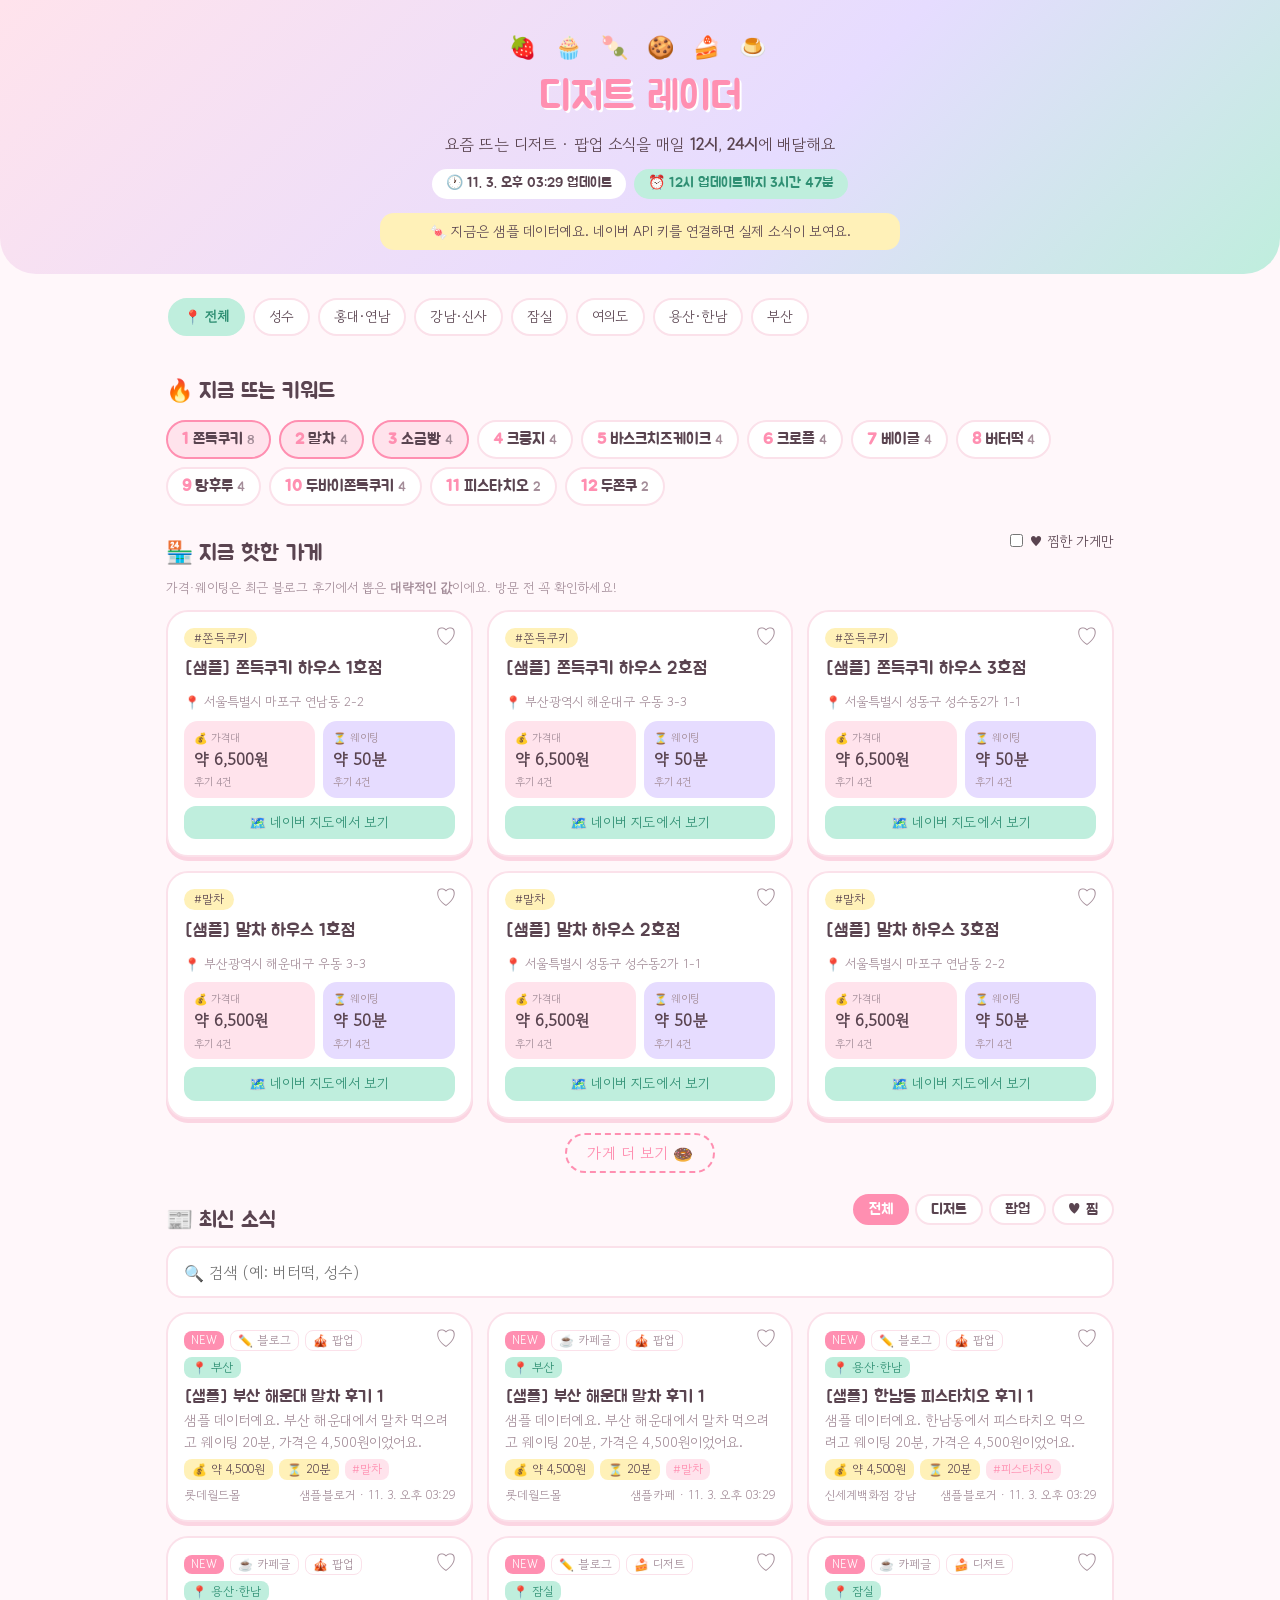
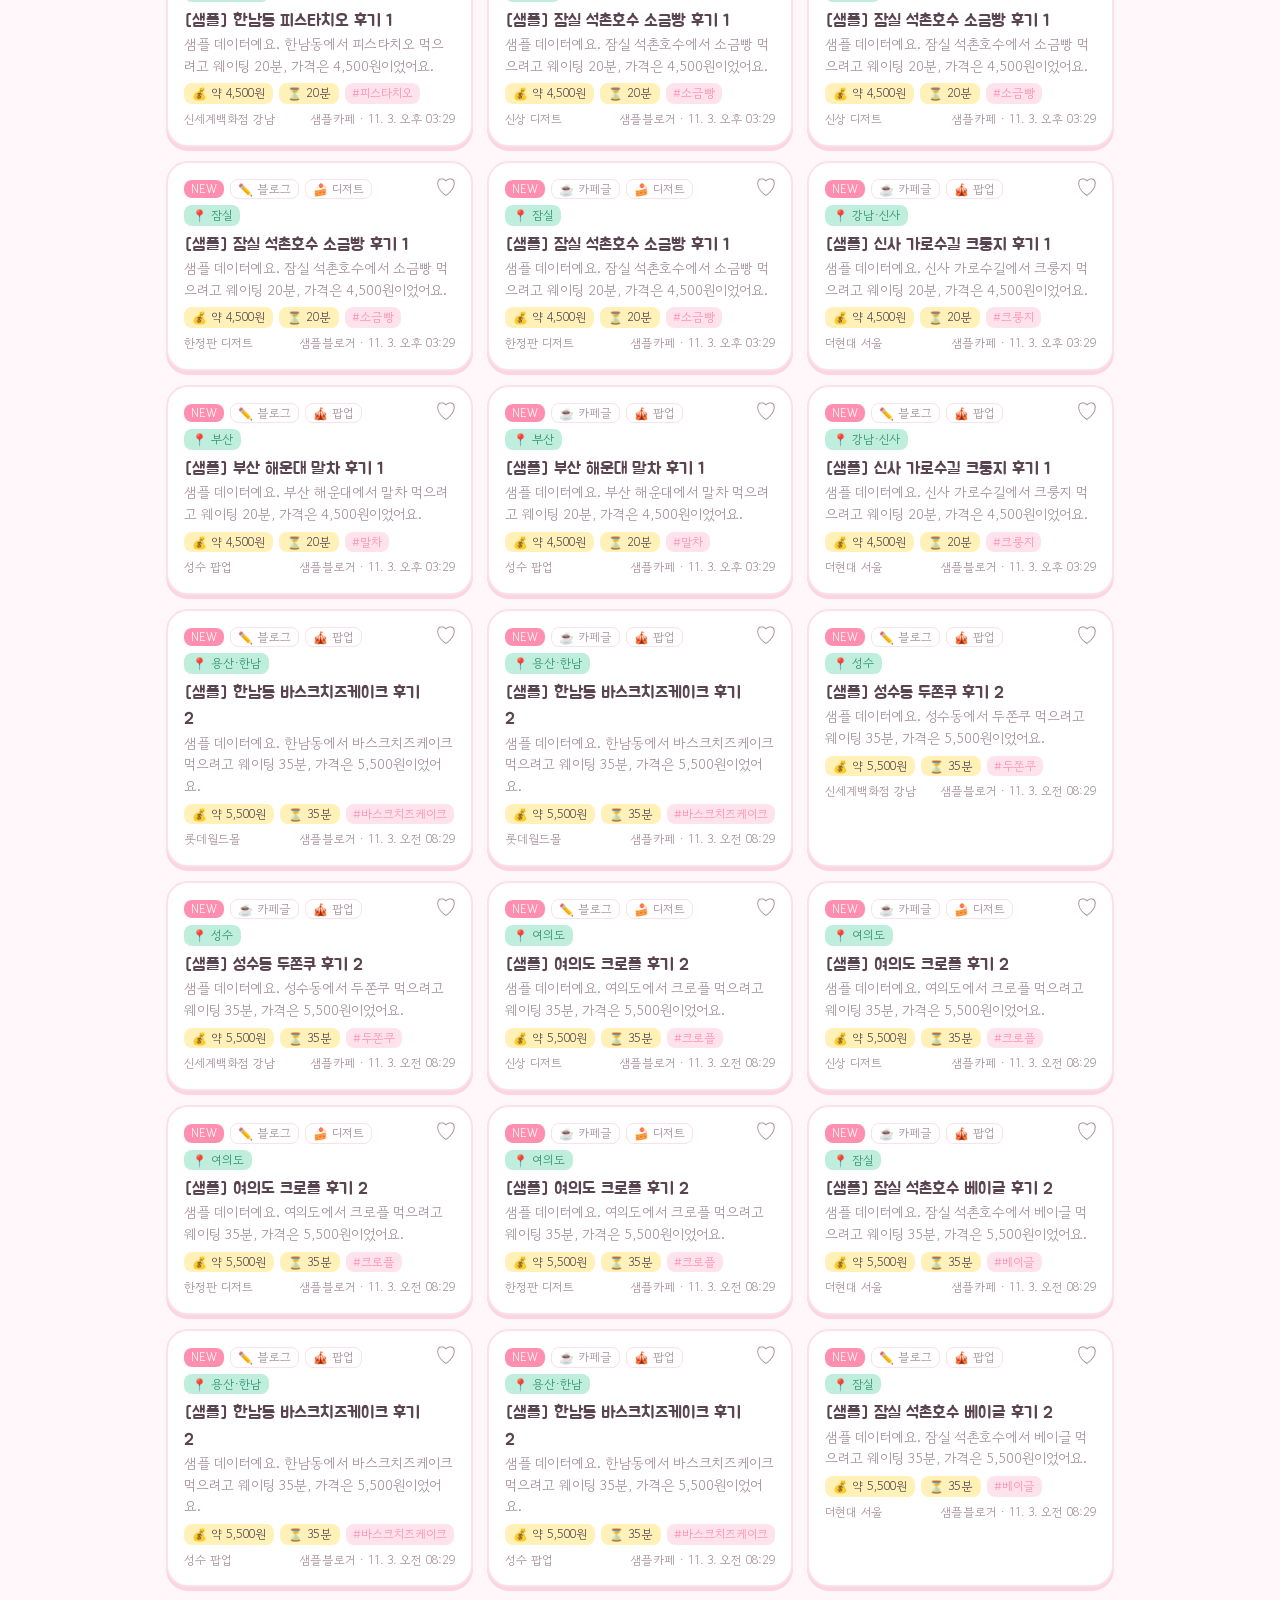
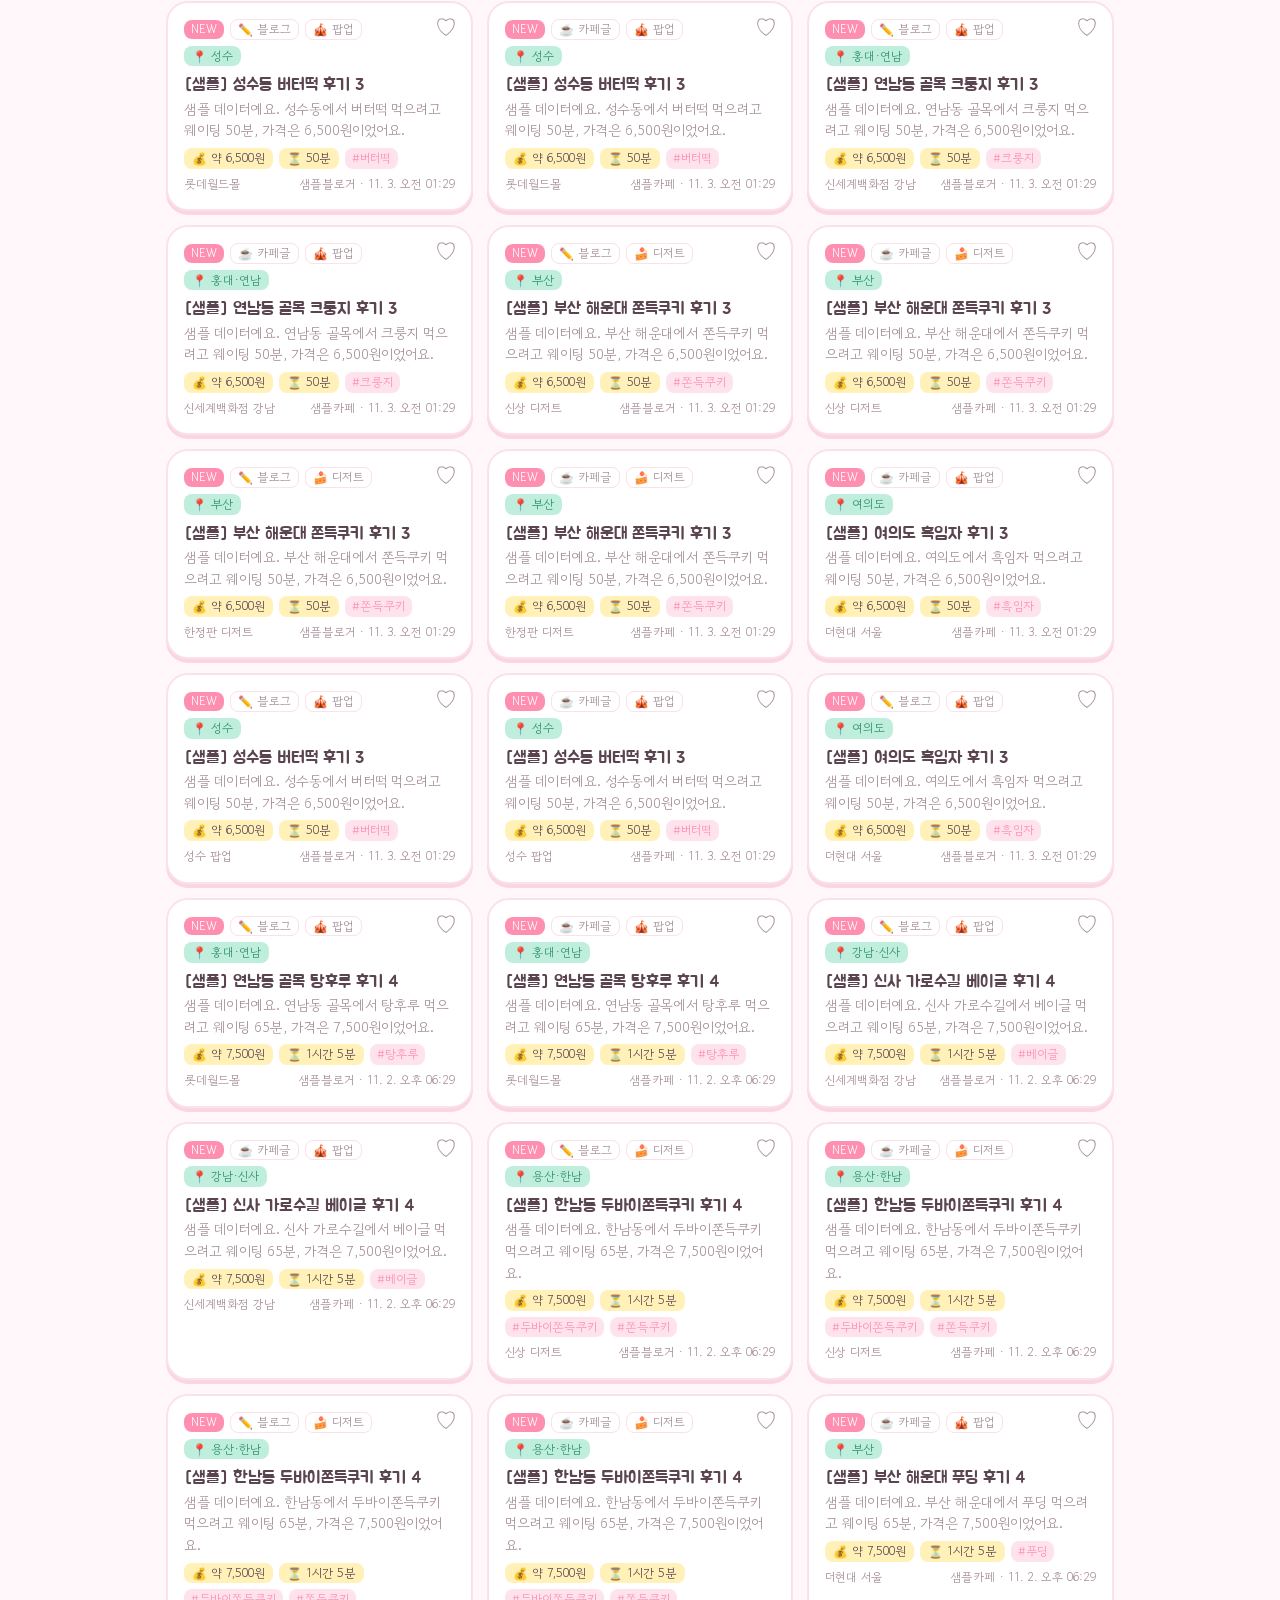
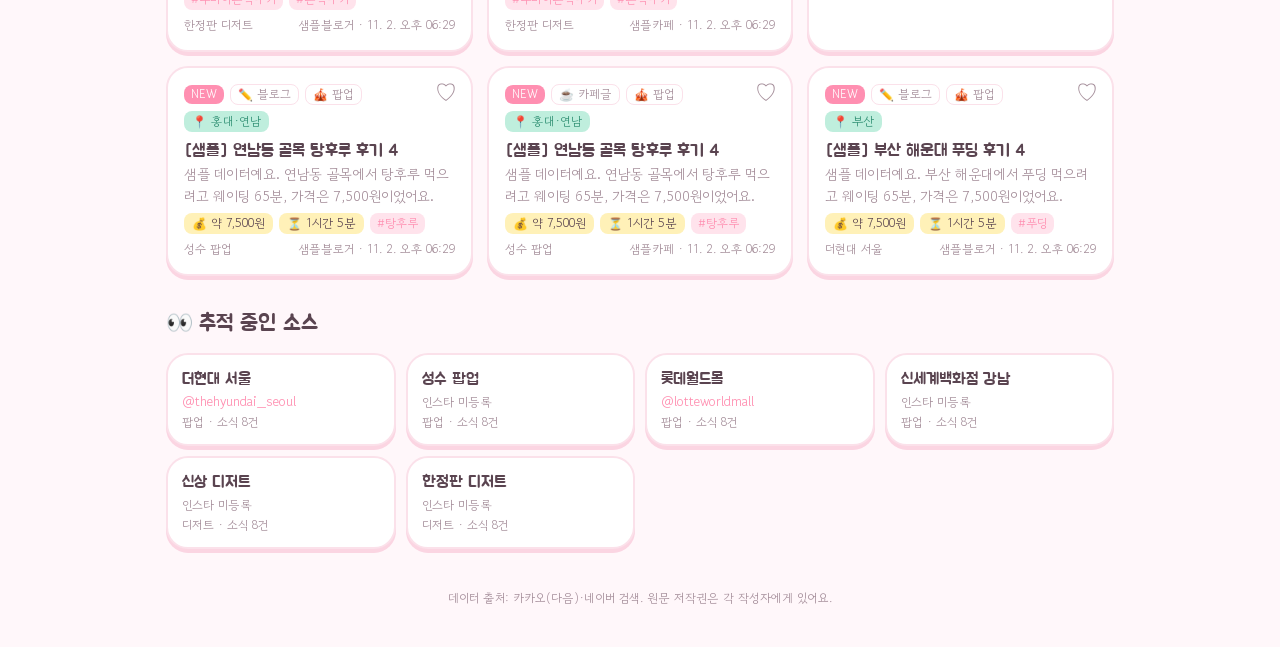
==== public/index.html @ 7c1477d7 "Add files via upload" ====
<!doctype html>
<html lang="ko">
<head>
  <meta charset="utf-8" />
  <meta name="viewport" content="width=device-width, initial-scale=1" />
  <title>디저트 레이더</title>
  <meta name="description" content="요즘 뜨는 디저트와 팝업스토어 소식을 하루 두 번(12시·24시) 모아 보여줍니다." />
  <link rel="preconnect" href="https://fonts.googleapis.com" />
  <link rel="preconnect" href="https://fonts.gstatic.com" crossorigin />
  <link href="https://fonts.googleapis.com/css2?family=Jua&family=Gowun+Dodum&display=swap" rel="stylesheet" />
  <link rel="stylesheet" href="style.css" />
</head>
<body>
  <header class="top">
    <div class="wrap">
      <div class="sprinkles" aria-hidden="true">🍓 🧁 🍡 🍪 🍰 🍮</div>
      <h1>디저트 레이더</h1>
      <p class="sub">요즘 뜨는 디저트 · 팝업 소식을 매일 <b>12시</b>, <b>24시</b>에 배달해요</p>
      <div class="meta">
        <span class="pill" id="updated">불러오는 중…</span>
        <span class="pill mint" id="next"></span>
      </div>
      <div id="mockNotice" class="notice" hidden>🍬 지금은 샘플 데이터예요. 네이버 API 키를 연결하면 실제 소식이 보여요.</div>
    </div>
  </header>

  <main class="wrap">
    <nav class="regions" id="regions" aria-label="지역 필터"></nav>

    <section>
      <h2><span class="emo">🔥</span>지금 뜨는 키워드</h2>
      <ol id="trends" class="trends"></ol>
    </section>

    <section>
      <div class="secHead">
        <h2><span class="emo">🏪</span>지금 핫한 가게</h2>
        <label class="toggle"><input type="checkbox" id="storeFav" /> ♥ 찜한 가게만</label>
      </div>
      <p class="hint">가격·웨이팅은 최근 블로그 후기에서 뽑은 <b>대략적인 값</b>이에요. 방문 전 꼭 확인하세요!</p>
      <div id="stores" class="stores"></div>
      <button id="storesMore" class="more" hidden>가게 더 보기 🍩</button>
      <p id="storesEmpty" class="empty" hidden>이 지역엔 아직 가게 정보가 없어요 🥲</p>
    </section>

    <section>
      <div class="secHead">
        <h2><span class="emo">📰</span>최신 소식</h2>
        <div class="tabs" role="tablist">
          <button data-f="all" class="on">전체</button>
          <button data-f="dessert">디저트</button>
          <button data-f="popup">팝업</button>
          <button data-f="fav">♥ 찜</button>
        </div>
      </div>
      <input id="q" class="search" type="search" placeholder="🔍 검색 (예: 버터떡, 성수)" />
      <div id="feed" class="feed"></div>
      <p id="empty" class="empty" hidden>조건에 맞는 소식이 없어요 🥲</p>
    </section>

    <section>
      <h2><span class="emo">👀</span>추적 중인 소스</h2>
      <div id="accounts" class="accounts"></div>
    </section>
  </main>

  <footer class="wrap foot">
    데이터 출처: 카카오(다음)·네이버 검색. 원문 저작권은 각 작성자에게 있어요.
  </footer>
  <script src="app.js"></script>
</body>
</html>
---- public/style.css ----
/* 🎨 색을 바꾸고 싶으면 여기 변수만 고치면 돼요 */
:root {
  --bg: #fff7fa;          /* 배경: 연딸기우유 */
  --card: #ffffff;
  --ink: #5a4450;         /* 글자 */
  --muted: #a48d99;
  --line: #fbe1ea;
  --pink: #ff8fb1;        /* 메인 포인트 */
  --pink-soft: #ffe3ec;
  --mint: #bfeedd;
  --mint-ink: #2f8f73;
  --butter: #fff1b8;
  --lav: #e6dcff;
  --up: #ff6b8b; --down: #6b9bff;
  --shadow: 0 4px 0 #fbd5e2;
  --radius: 22px;
}
@media (prefers-color-scheme: dark) {
  :root {
    --bg: #2a2128; --card: #352a33; --ink: #fbeaf1; --muted: #c3a9b6; --line: #4a3a45;
    --pink: #ff9fbe; --pink-soft: #4a2f3d; --mint: #2f5a4d; --mint-ink: #aef0d8;
    --butter: #5a4d2a; --lav: #3f3656; --shadow: 0 4px 0 #1e171c;
  }
}
* { box-sizing: border-box; }
body { margin: 0; background: var(--bg); color: var(--ink); line-height: 1.55;
  font-family: "Gowun Dodum", "Apple SD Gothic Neo", "Malgun Gothic", sans-serif; }
h1, h2, .tabs button, .pill, .store .name, .item .title, .trends li { font-family: "Jua", "Gowun Dodum", sans-serif; font-weight: 400; }
.wrap { max-width: 980px; margin: 0 auto; padding: 0 16px; }

/* 헤더 */
.top { background: linear-gradient(135deg, var(--pink-soft), var(--lav) 60%, var(--mint));
  padding: 28px 0 24px; border-radius: 0 0 36px 36px; margin-bottom: 20px; text-align: center; }
.sprinkles { font-size: 22px; letter-spacing: 6px; }
h1 { margin: 4px 0 0; font-size: 40px; color: var(--pink); text-shadow: 2px 2px 0 #fff; }
.sub { margin: 4px 0 12px; }
.meta { display: flex; gap: 8px; justify-content: center; flex-wrap: wrap; }
.pill { background: var(--card); border-radius: 999px; padding: 4px 14px; font-size: 14px; }
.pill.mint { background: var(--mint); color: var(--mint-ink); }
.notice { margin: 14px auto 0; max-width: 520px; padding: 8px 14px; border-radius: 14px;
  background: var(--butter); font-size: 14px; }

h2 { font-size: 22px; margin: 30px 0 12px; }
.emo { margin-right: 6px; }
.secHead { display: flex; align-items: center; justify-content: space-between; gap: 10px; flex-wrap: wrap; }
.secHead h2 { margin-bottom: 8px; }
.hint { margin: 0 0 12px; font-size: 13px; color: var(--muted); }

/* 지역 칩 */
.regions { display: flex; gap: 8px; overflow-x: auto; padding: 4px 2px 8px; scrollbar-width: none; }
.regions button { flex: none; border: 2px solid var(--line); background: var(--card); color: var(--ink);
  border-radius: 999px; padding: 6px 14px; font: inherit; font-size: 14px; cursor: pointer; }
.regions button.on { background: var(--mint); border-color: var(--mint); color: var(--mint-ink); font-weight: 700; }

/* 키워드 */
.trends { list-style: none; padding: 0; margin: 0; display: flex; flex-wrap: wrap; gap: 8px; }
.trends li { background: var(--card); border: 2px solid var(--line); border-radius: 999px;
  padding: 5px 14px; cursor: pointer; transition: transform .15s; }
.trends li:hover { transform: translateY(-2px) rotate(-2deg); }
.trends li:nth-child(-n+3) { background: var(--pink-soft); border-color: var(--pink); }
.trends li b { color: var(--pink); margin-right: 4px; }
.trends .cnt { color: var(--muted); font-size: 13px; margin-left: 4px; }
.trends .up { color: var(--up); font-size: 12px; margin-left: 2px; }
.trends .down { color: var(--down); font-size: 12px; margin-left: 2px; }

/* 카드 공통 */
.card { background: var(--card); border: 2px solid var(--line); border-radius: var(--radius);
  box-shadow: var(--shadow); position: relative; }
.heart { position: absolute; top: 10px; right: 10px; border: 0; background: transparent; cursor: pointer;
  font-size: 22px; line-height: 1; color: var(--muted); padding: 4px; transition: transform .15s; }
.heart.on { color: var(--pink); transform: scale(1.15); }
.heart:active { transform: scale(.8); }

/* 가게 카드 */
.stores { display: grid; grid-template-columns: repeat(auto-fill, minmax(230px, 1fr)); gap: 14px; }
.store { padding: 16px; display: flex; flex-direction: column; gap: 8px; }
.store .kw { align-self: flex-start; background: var(--butter); border-radius: 999px; padding: 1px 10px; font-size: 12px; }
.store .name { font-size: 18px; padding-right: 30px; }
.store .addr { font-size: 13px; color: var(--muted); }
.stats { display: grid; grid-template-columns: 1fr 1fr; gap: 8px; }
.stat { background: var(--pink-soft); border-radius: 14px; padding: 6px 10px; font-size: 13px; }
.stat.wait { background: var(--lav); }
.stat b { display: block; font-size: 16px; }
.stat small { color: var(--muted); }
.map { text-align: center; text-decoration: none; background: var(--mint); color: var(--mint-ink);
  border-radius: 12px; padding: 6px; font-size: 14px; }

/* 소식 */
.tabs { display: flex; gap: 6px; flex-wrap: wrap; }
.tabs button { border: 2px solid var(--line); background: var(--card); color: var(--ink);
  padding: 4px 14px; border-radius: 999px; cursor: pointer; font-size: 15px; }
.tabs button.on { background: var(--pink); color: #fff; border-color: var(--pink); }
.search { width: 100%; padding: 12px 16px; border-radius: 16px; border: 2px solid var(--line);
  background: var(--card); color: var(--ink); font: inherit; margin-bottom: 14px; outline-color: var(--pink); }
.feed { display: grid; grid-template-columns: repeat(auto-fill, minmax(280px, 1fr)); gap: 14px; }
.item { padding: 16px; display: flex; flex-direction: column; gap: 6px; }
.item a { color: inherit; text-decoration: none; }
.item .title { font-size: 17px; padding-right: 30px; }
.item a:hover .title { color: var(--pink); }
.item .desc { font-size: 14px; color: var(--muted); display: -webkit-box; -webkit-line-clamp: 3;
  -webkit-box-orient: vertical; overflow: hidden; }
.row { font-size: 12px; color: var(--muted); display: flex; gap: 6px; flex-wrap: wrap; align-items: center; }
.tag { background: var(--pink-soft); color: var(--pink); border-radius: 8px; padding: 1px 7px; }
.badge { border: 1px solid var(--line); border-radius: 8px; padding: 0 7px; }
.badge.region { background: var(--mint); color: var(--mint-ink); border-color: transparent; }
.badge.info { background: var(--butter); border-color: transparent; color: var(--ink); }
.new { background: var(--pink); color: #fff; border-radius: 8px; padding: 0 7px; }

.toggle { font-size: 14px; cursor: pointer; }
.toggle input { accent-color: var(--pink); }

/* 소스 */
.accounts { display: grid; grid-template-columns: repeat(auto-fill, minmax(200px, 1fr)); gap: 10px; }
.acc { padding: 12px 14px; font-size: 14px; }
.acc .name { font-family: "Jua", sans-serif; font-size: 16px; }
.acc a { color: var(--pink); text-decoration: none; }
.small { color: var(--muted); font-size: 12px; }

.empty { color: var(--muted); text-align: center; padding: 24px; }
.foot { color: var(--muted); font-size: 12px; padding: 40px 16px; text-align: center; }
.item > .row:first-of-type { padding-right: 34px; }
.more { display: block; margin: 14px auto 0; border: 2px dashed var(--pink); background: transparent; color: var(--pink);
  border-radius: 999px; padding: 6px 20px; font: inherit; cursor: pointer; }
.item .thumb { width: 100%; aspect-ratio: 4/3; object-fit: cover; border-radius: 16px; margin-bottom: 6px; background: var(--pink-soft); }
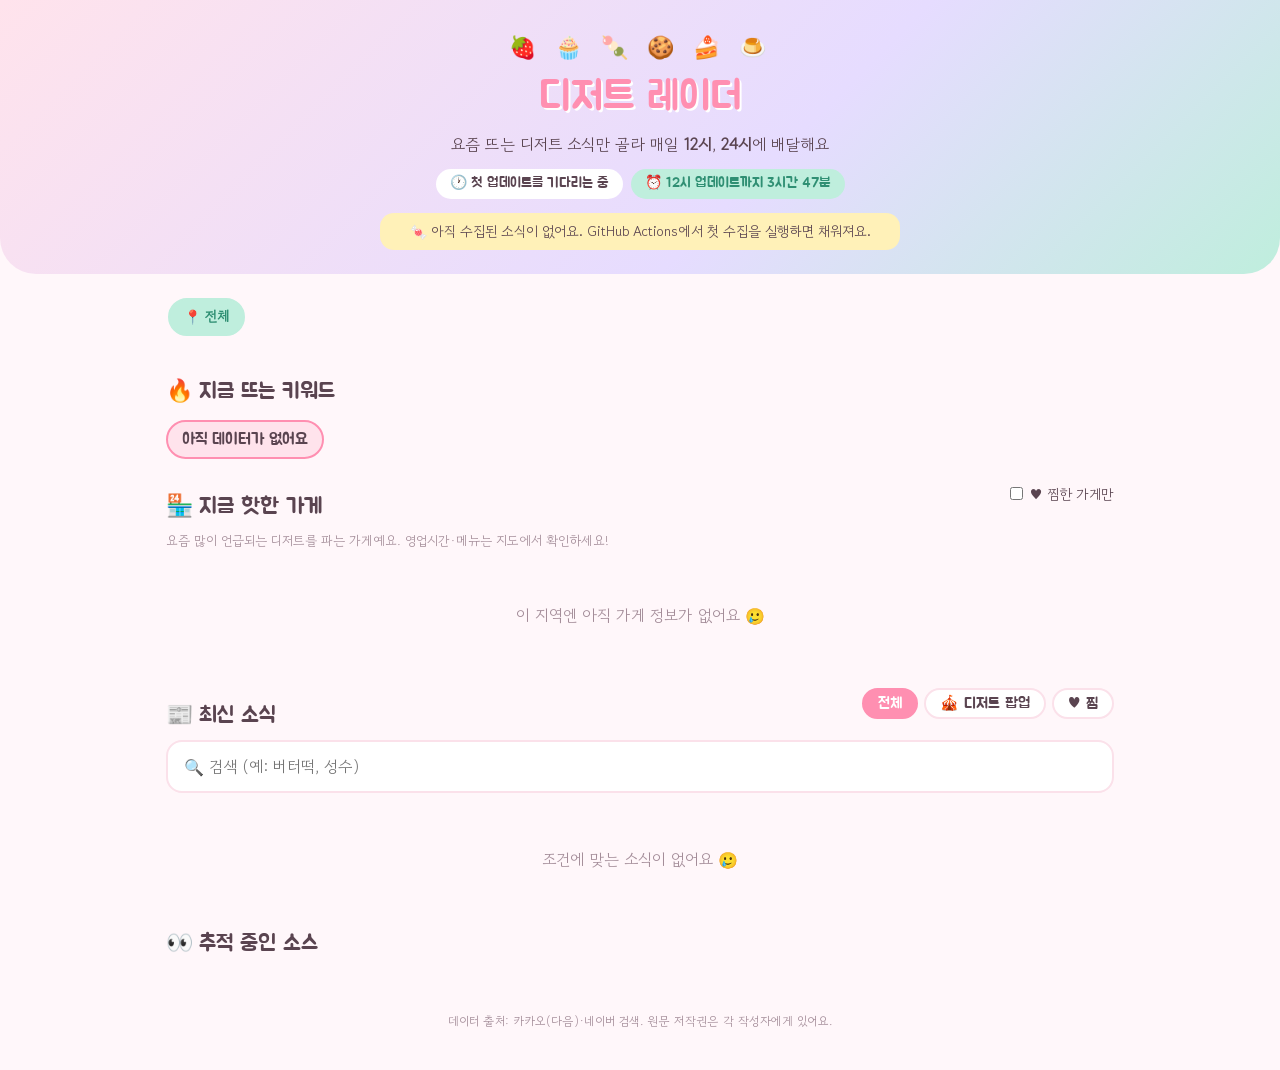
==== commit 045c0bcd: "Add files via upload" ====
--- a/public/index.html
+++ b/public/index.html
@@ -4,7 +4,7 @@
   <meta charset="utf-8" />
   <meta name="viewport" content="width=device-width, initial-scale=1" />
   <title>디저트 레이더</title>
-  <meta name="description" content="요즘 뜨는 디저트와 팝업스토어 소식을 하루 두 번(12시·24시) 모아 보여줍니다." />
+  <meta name="description" content="요즘 뜨는 디저트 소식과 핫한 디저트 가게를 하루 두 번(12시·24시) 모아 보여줍니다." />
   <link rel="preconnect" href="https://fonts.googleapis.com" />
   <link rel="preconnect" href="https://fonts.gstatic.com" crossorigin />
   <link href="https://fonts.googleapis.com/css2?family=Jua&family=Gowun+Dodum&display=swap" rel="stylesheet" />
@@ -15,12 +15,12 @@
     <div class="wrap">
       <div class="sprinkles" aria-hidden="true">🍓 🧁 🍡 🍪 🍰 🍮</div>
       <h1>디저트 레이더</h1>
-      <p class="sub">요즘 뜨는 디저트 · 팝업 소식을 매일 <b>12시</b>, <b>24시</b>에 배달해요</p>
+      <p class="sub">요즘 뜨는 디저트 소식만 골라 매일 <b>12시</b>, <b>24시</b>에 배달해요</p>
       <div class="meta">
         <span class="pill" id="updated">불러오는 중…</span>
         <span class="pill mint" id="next"></span>
       </div>
-      <div id="mockNotice" class="notice" hidden>🍬 지금은 샘플 데이터예요. 네이버 API 키를 연결하면 실제 소식이 보여요.</div>
+      <div id="waitingNotice" class="notice" hidden>🍬 아직 수집된 소식이 없어요. GitHub Actions에서 첫 수집을 실행하면 채워져요.</div>
     </div>
   </header>
 
@@ -37,7 +37,7 @@
         <h2><span class="emo">🏪</span>지금 핫한 가게</h2>
         <label class="toggle"><input type="checkbox" id="storeFav" /> ♥ 찜한 가게만</label>
       </div>
-      <p class="hint">가격·웨이팅은 최근 블로그 후기에서 뽑은 <b>대략적인 값</b>이에요. 방문 전 꼭 확인하세요!</p>
+      <p class="hint">요즘 많이 언급되는 디저트를 파는 가게예요. 영업시간·메뉴는 지도에서 확인하세요!</p>
       <div id="stores" class="stores"></div>
       <button id="storesMore" class="more" hidden>가게 더 보기 🍩</button>
       <p id="storesEmpty" class="empty" hidden>이 지역엔 아직 가게 정보가 없어요 🥲</p>
@@ -48,8 +48,7 @@
         <h2><span class="emo">📰</span>최신 소식</h2>
         <div class="tabs" role="tablist">
           <button data-f="all" class="on">전체</button>
-          <button data-f="dessert">디저트</button>
-          <button data-f="popup">팝업</button>
+          <button data-f="popup">🎪 디저트 팝업</button>
           <button data-f="fav">♥ 찜</button>
         </div>
       </div>
--- a/public/style.css
+++ b/public/style.css
@@ -77,11 +77,6 @@
 .store .kw { align-self: flex-start; background: var(--butter); border-radius: 999px; padding: 1px 10px; font-size: 12px; }
 .store .name { font-size: 18px; padding-right: 30px; }
 .store .addr { font-size: 13px; color: var(--muted); }
-.stats { display: grid; grid-template-columns: 1fr 1fr; gap: 8px; }
-.stat { background: var(--pink-soft); border-radius: 14px; padding: 6px 10px; font-size: 13px; }
-.stat.wait { background: var(--lav); }
-.stat b { display: block; font-size: 16px; }
-.stat small { color: var(--muted); }
 .map { text-align: center; text-decoration: none; background: var(--mint); color: var(--mint-ink);
   border-radius: 12px; padding: 6px; font-size: 14px; }
 
@@ -103,7 +98,6 @@
 .tag { background: var(--pink-soft); color: var(--pink); border-radius: 8px; padding: 1px 7px; }
 .badge { border: 1px solid var(--line); border-radius: 8px; padding: 0 7px; }
 .badge.region { background: var(--mint); color: var(--mint-ink); border-color: transparent; }
-.badge.info { background: var(--butter); border-color: transparent; color: var(--ink); }
 .new { background: var(--pink); color: #fff; border-radius: 8px; padding: 0 7px; }
 
 .toggle { font-size: 14px; cursor: pointer; }
@@ -122,3 +116,8 @@
 .more { display: block; margin: 14px auto 0; border: 2px dashed var(--pink); background: transparent; color: var(--pink);
   border-radius: 999px; padding: 6px 20px; font: inherit; cursor: pointer; }
 .item .thumb { width: 100%; aspect-ratio: 4/3; object-fit: cover; border-radius: 16px; margin-bottom: 6px; background: var(--pink-soft); }
+.store .thumb { width: 100%; aspect-ratio: 16/10; object-fit: cover; border-radius: 16px; background: var(--pink-soft); }
+.more[hidden] { display: none; }
+.links { display: grid; grid-template-columns: 1fr 1fr; gap: 8px; margin-top: auto; }
+.links .map:only-child { grid-column: 1 / -1; }
+.map.review { background: var(--pink-soft); color: var(--pink); }
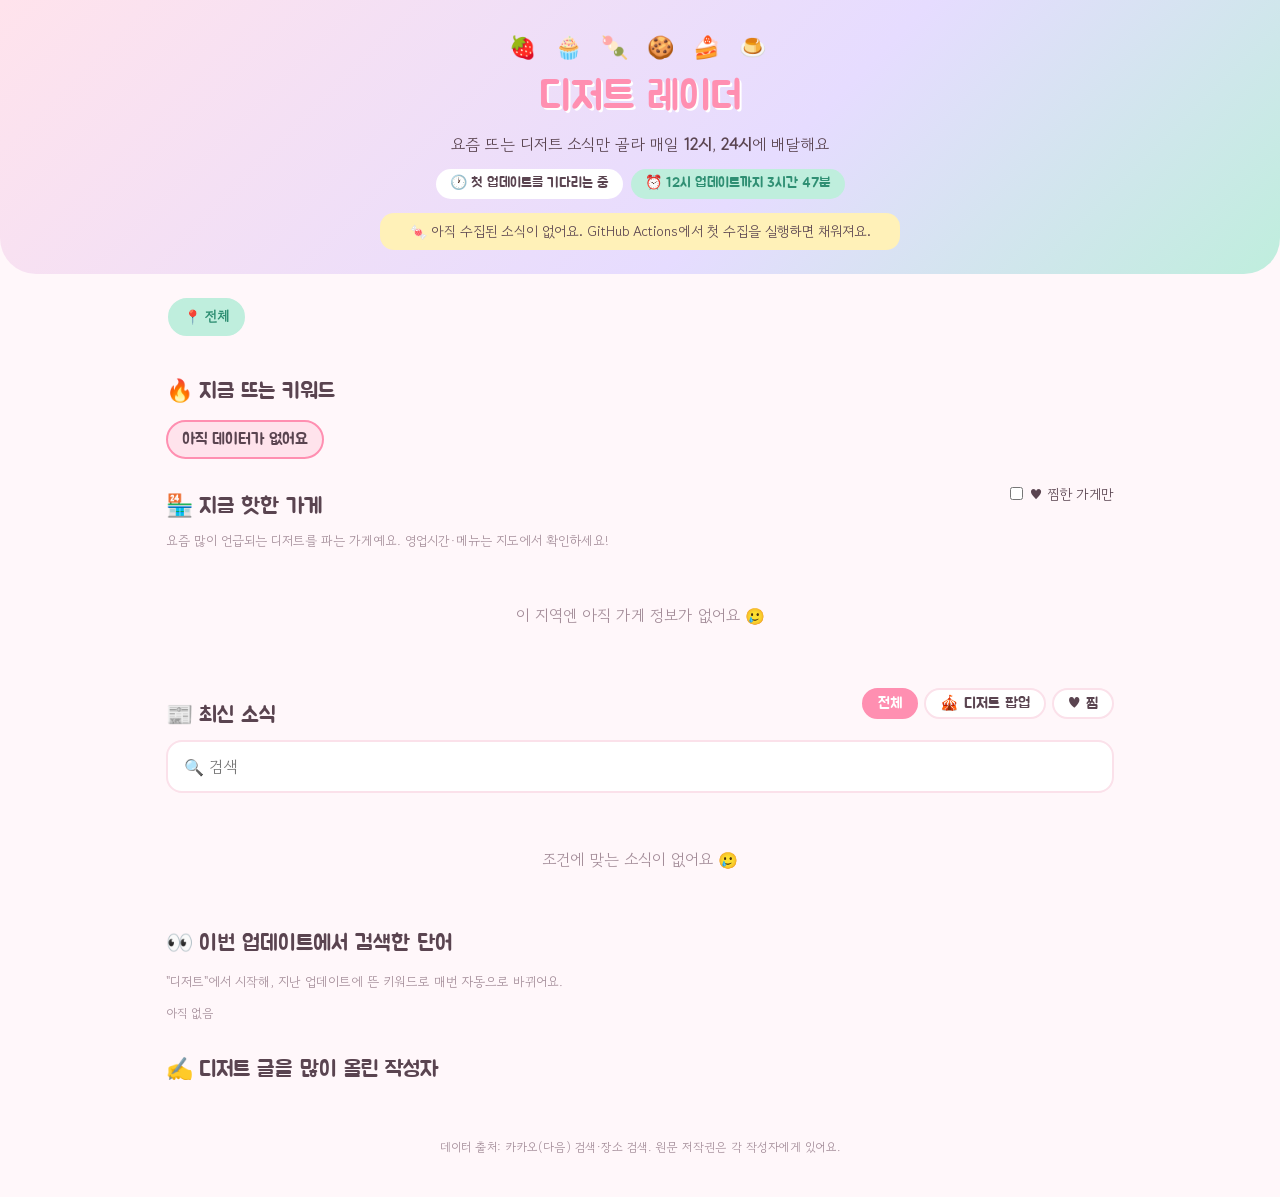
==== commit 47bfc5cb: "Add files via upload" ====
--- a/public/index.html
+++ b/public/index.html
@@ -52,19 +52,23 @@
           <button data-f="fav">♥ 찜</button>
         </div>
       </div>
-      <input id="q" class="search" type="search" placeholder="🔍 검색 (예: 버터떡, 성수)" />
+      <input id="q" class="search" type="search" placeholder="🔍 검색" />
       <div id="feed" class="feed"></div>
+      <button id="feedMore" class="more" hidden>소식 더 보기 🍰</button>
       <p id="empty" class="empty" hidden>조건에 맞는 소식이 없어요 🥲</p>
     </section>
 
     <section>
-      <h2><span class="emo">👀</span>추적 중인 소스</h2>
-      <div id="accounts" class="accounts"></div>
+      <h2><span class="emo">👀</span>이번 업데이트에서 검색한 단어</h2>
+      <p class="hint">"디저트"에서 시작해, 지난 업데이트에 뜬 키워드로 매번 자동으로 바뀌어요.</p>
+      <div id="queries" class="row" style="font-size:14px"></div>
+      <h2><span class="emo">✍️</span>디저트 글을 많이 올린 작성자</h2>
+      <div id="sources" class="accounts"></div>
     </section>
   </main>
 
   <footer class="wrap foot">
-    데이터 출처: 카카오(다음)·네이버 검색. 원문 저작권은 각 작성자에게 있어요.
+    데이터 출처: 카카오(다음) 검색·장소 검색. 원문 저작권은 각 작성자에게 있어요.
   </footer>
   <script src="app.js"></script>
 </body>
--- a/public/style.css
+++ b/public/style.css
@@ -121,3 +121,5 @@
 .links { display: grid; grid-template-columns: 1fr 1fr; gap: 8px; margin-top: auto; }
 .links .map:only-child { grid-column: 1 / -1; }
 .map.review { background: var(--pink-soft); color: var(--pink); }
+.trends .insta { margin-left: 6px; text-decoration: none; font-size: 13px; opacity: .7; }
+.trends .insta:hover { opacity: 1; }
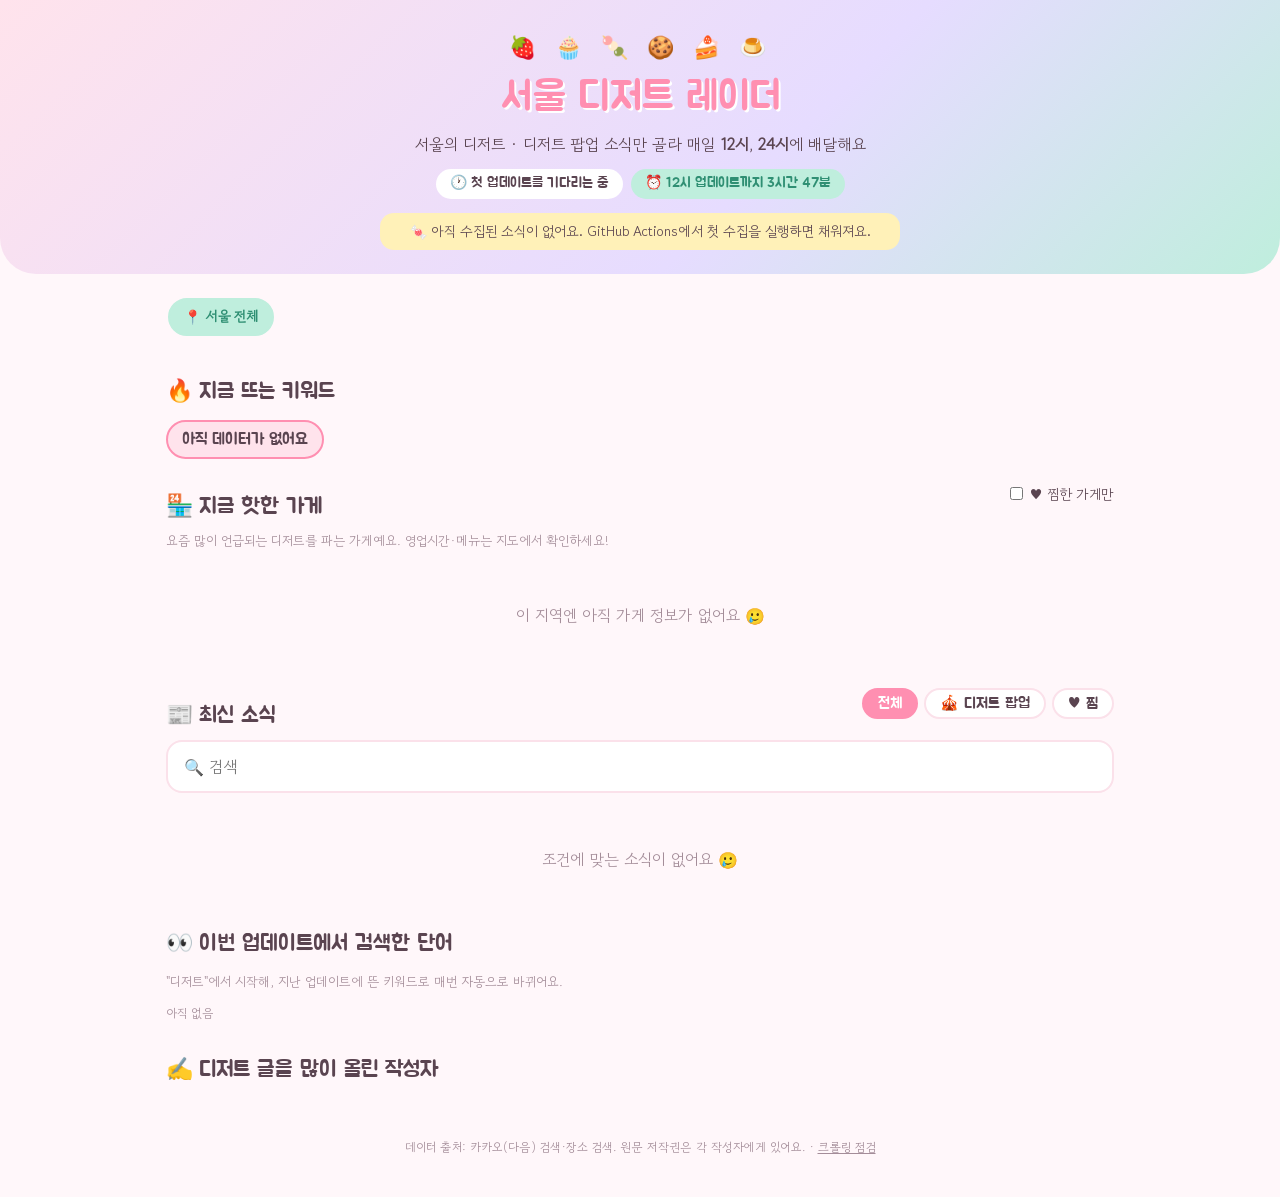
==== commit 962c7272: "Add files via upload" ====
--- a/public/index.html
+++ b/public/index.html
@@ -3,8 +3,8 @@
 <head>
   <meta charset="utf-8" />
   <meta name="viewport" content="width=device-width, initial-scale=1" />
-  <title>디저트 레이더</title>
-  <meta name="description" content="요즘 뜨는 디저트 소식과 핫한 디저트 가게를 하루 두 번(12시·24시) 모아 보여줍니다." />
+  <title>서울 디저트 레이더</title>
+  <meta name="description" content="서울에서 요즘 뜨는 디저트·디저트 팝업 소식과 핫한 가게를 하루 두 번(12시·24시) 모아 보여줍니다." />
   <link rel="preconnect" href="https://fonts.googleapis.com" />
   <link rel="preconnect" href="https://fonts.gstatic.com" crossorigin />
   <link href="https://fonts.googleapis.com/css2?family=Jua&family=Gowun+Dodum&display=swap" rel="stylesheet" />
@@ -14,8 +14,8 @@
   <header class="top">
     <div class="wrap">
       <div class="sprinkles" aria-hidden="true">🍓 🧁 🍡 🍪 🍰 🍮</div>
-      <h1>디저트 레이더</h1>
-      <p class="sub">요즘 뜨는 디저트 소식만 골라 매일 <b>12시</b>, <b>24시</b>에 배달해요</p>
+      <h1>서울 디저트 레이더</h1>
+      <p class="sub">서울의 디저트 · 디저트 팝업 소식만 골라 매일 <b>12시</b>, <b>24시</b>에 배달해요</p>
       <div class="meta">
         <span class="pill" id="updated">불러오는 중…</span>
         <span class="pill mint" id="next"></span>
@@ -30,6 +30,12 @@
     <section>
       <h2><span class="emo">🔥</span>지금 뜨는 키워드</h2>
       <ol id="trends" class="trends"></ol>
+    </section>
+
+    <section id="discoveredSec" hidden>
+      <h2><span class="emo">🆕</span>이번에 새로 발견한 디저트</h2>
+      <p class="hint">"디저트" 검색 결과에서 처음 발견해서 따로 한 번 더 검색한 디저트예요.</p>
+      <ol id="discovered" class="trends"></ol>
     </section>
 
     <section>
@@ -68,7 +74,7 @@
   </main>
 
   <footer class="wrap foot">
-    데이터 출처: 카카오(다음) 검색·장소 검색. 원문 저작권은 각 작성자에게 있어요.
+    데이터 출처: 카카오(다음) 검색·장소 검색. 원문 저작권은 각 작성자에게 있어요. · <a href="crawl.html" style="color:inherit">크롤링 점검</a>
   </footer>
   <script src="app.js"></script>
 </body>
--- a/public/style.css
+++ b/public/style.css
@@ -123,3 +123,5 @@
 .map.review { background: var(--pink-soft); color: var(--pink); }
 .trends .insta { margin-left: 6px; text-decoration: none; font-size: 13px; opacity: .7; }
 .trends .insta:hover { opacity: 1; }
+.regions button.area { border-color: var(--pink); }
+.badge.ai { background: var(--lav); border-color: transparent; color: var(--ink); }
